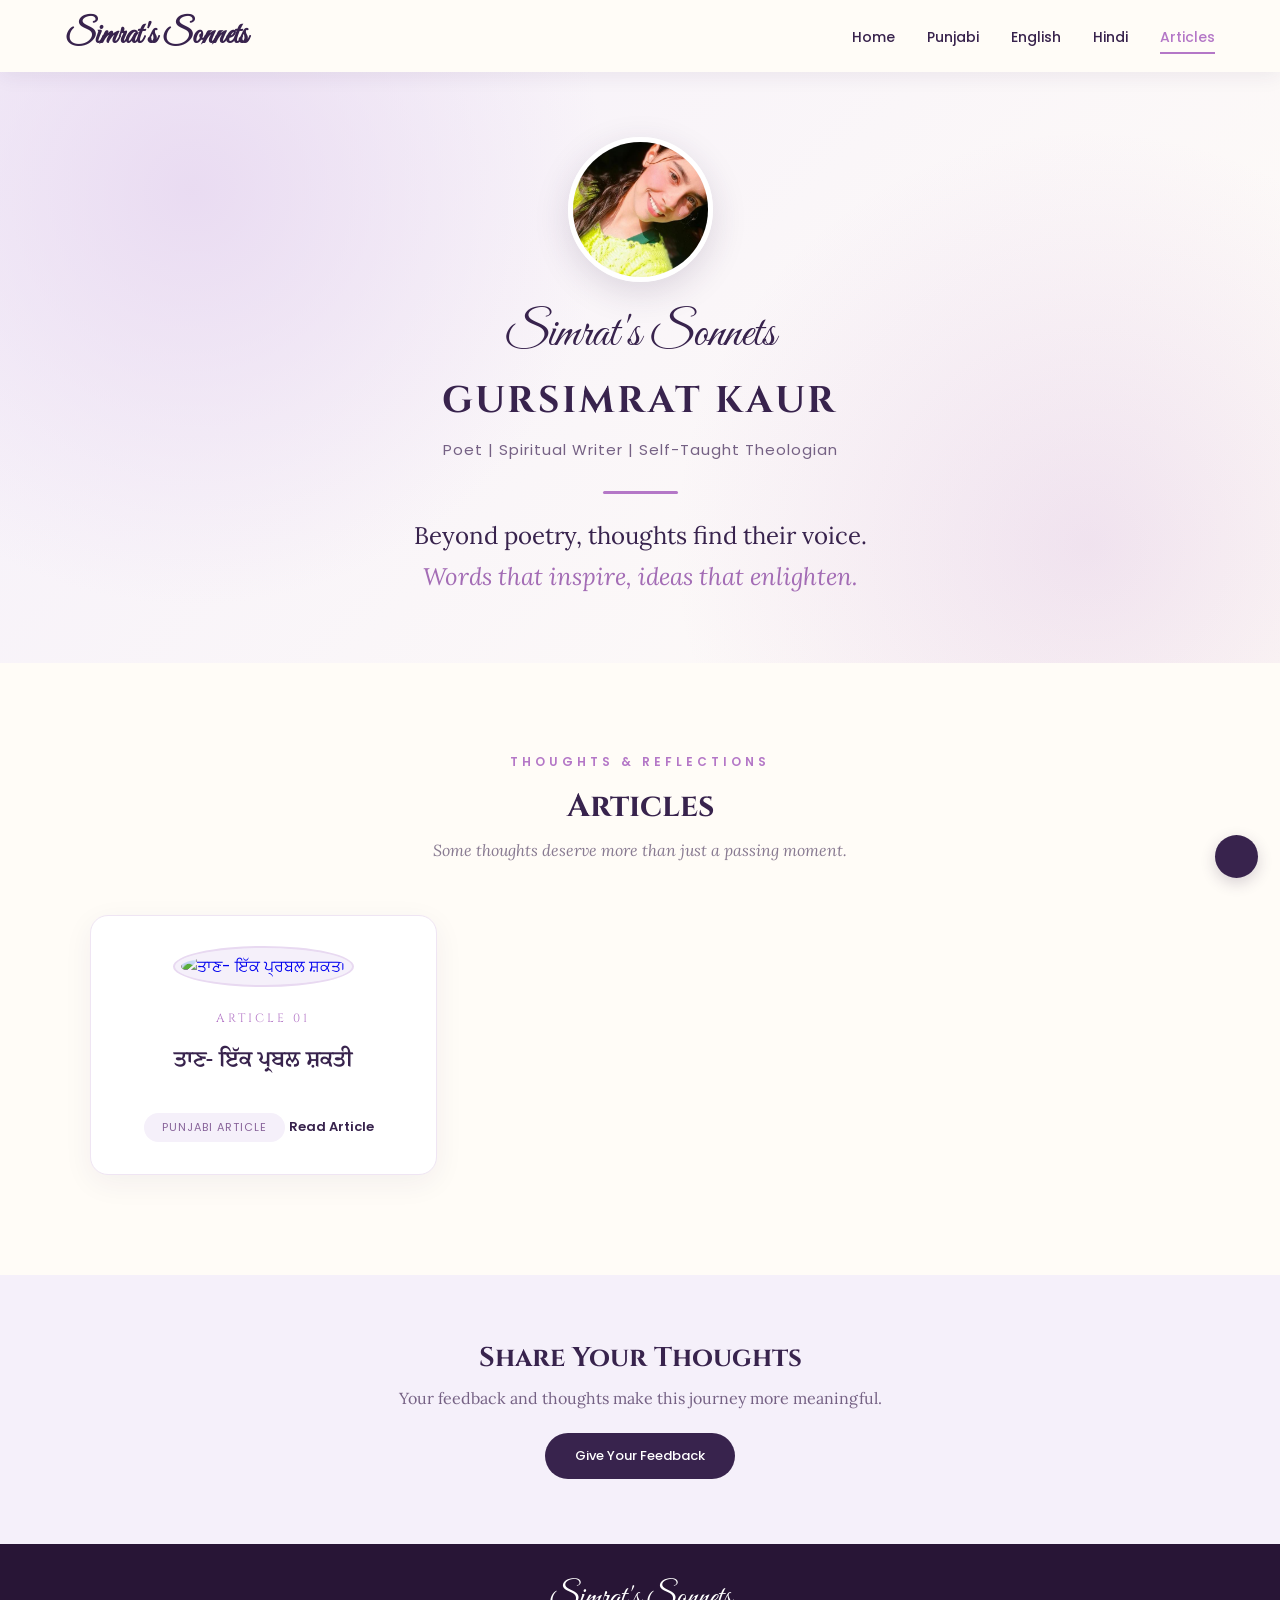
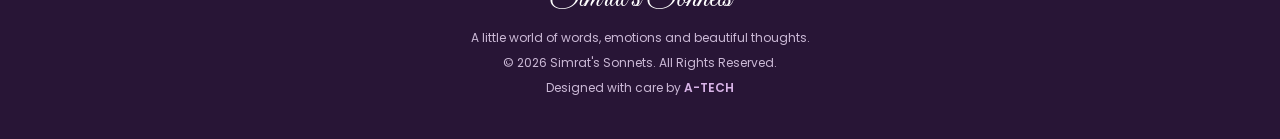
==== article.html @ 599e9cdf "new" ====
<!DOCTYPE html>
<html lang="en">

<head>
  <meta charset="UTF-8">
  <meta name="viewport" content="width=device-width, initial-scale=1.0">

  <title>Articles | Simrat's Sonnets</title>
  <meta name="description" content="Read thoughtful articles and reflections by Gursimrat Kaur at Simrat's Sonnets.">
  <meta name="theme-color" content="#38234D">

  <link rel="icon" href="https://i.pinimg.com/originals/25/29/c6/2529c62e987d4b7c11553ea92c3cc66e.png">

  <link href="https://fonts.googleapis.com/css2?family=Cinzel:wght@400;500;600;700&family=Great+Vibes&family=Lora:ital,wght@0,400;0,500;0,600;1,400&family=Noto+Serif+Gurmukhi:wght@400;500;600;700&family=Poppins:wght@300;400;500;600;700&display=swap" rel="stylesheet">

  <link rel="stylesheet" href="assets/vendor/bootstrap-icons/bootstrap-icons.css">

  <style>
    :root {
      --cream: #FFFCF7;
      --plum: #38234D;
      --deep-plum: #281536;
      --lavender: #E8D9F1;
      --soft-lavender: #F5F0FA;
      --purple: #B477C7;
      --text: #51445A;
      --white: #FFFFFF;
    }

    * {
      margin: 0;
      padding: 0;
      box-sizing: border-box;
    }

    html {
      scroll-behavior: smooth;
    }

    body {
      background: var(--cream);
      color: var(--text);
      font-family: 'Poppins', sans-serif;
      overflow-x: hidden;
    }

    a {
      text-decoration: none;
    }

    /* Navbar */
    .navbar {
      width: 100%;
      position: sticky;
      top: 0;
      z-index: 1000;
      background: rgba(255, 252, 247, 0.94);
      backdrop-filter: blur(14px);
      box-shadow: 0 3px 20px rgba(56, 35, 77, 0.08);
    }

    .nav-container {
      max-width: 1200px;
      margin: auto;
      padding: 16px 25px;
      display: flex;
      align-items: center;
      justify-content: space-between;
    }

    .brand {
      font-family: 'Great Vibes', cursive;
      color: var(--plum);
      font-size: 32px;
      font-weight: bold;
    }

    .nav-links {
      display: flex;
      align-items: center;
      gap: 32px;
      list-style: none;
    }

    .nav-links a {
      color: var(--plum);
      font-size: 14px;
      font-weight: 500;
      transition: 0.3s;
      position: relative;
    }

    .nav-links a:hover,
    .nav-links a.active {
      color: var(--purple);
    }

    .nav-links a.active::after {
      content: "";
      position: absolute;
      width: 100%;
      height: 2px;
      background: var(--purple);
      left: 0;
      bottom: -7px;
    }

    .menu-toggle {
      display: none;
      font-size: 27px;
      color: var(--plum);
      cursor: pointer;
    }

    /* Hero */
    .hero {
      min-height: 570px;
      padding: 65px 20px;
      display: flex;
      align-items: center;
      justify-content: center;
      text-align: center;
      background:
        radial-gradient(circle at 15% 20%, rgba(232, 217, 241, 0.9), transparent 35%),
        radial-gradient(circle at 85% 80%, rgba(180, 119, 199, 0.18), transparent 35%),
        linear-gradient(135deg, #F5F0FA, #FFFCF7);
    }

    .hero-content {
      max-width: 850px;
      animation: fadeUp 1s ease;
    }

    .hero-logo {
      width: 145px;
      height: 145px;
      object-fit: cover;
      border-radius: 50%;
      border: 5px solid white;
      box-shadow: 0 10px 35px rgba(56, 35, 77, 0.15);
      margin-bottom: 15px;
    }

    .hero-brand {
      font-family: 'Great Vibes', cursive;
      color: var(--plum);
      font-size: 48px;
      margin-bottom: 12px;
    }

    .hero h1 {
      font-family: 'Cinzel', serif;
      color: var(--plum);
      font-size: 37px;
      letter-spacing: 3px;
      margin-bottom: 12px;
    }

    .hero-subtitle {
      color: #756184;
      font-size: 15px;
      letter-spacing: 1px;
      margin-bottom: 30px;
    }

    .hero-line {
      width: 75px;
      height: 3px;
      background: var(--purple);
      margin: 22px auto;
      border-radius: 5px;
    }

    .hero-description {
      font-family: 'Lora', serif;
      font-size: 24px;
      line-height: 1.7;
      color: var(--plum);
    }

    .hero-description span {
      color: #A36CB5;
      font-style: italic;
    }

    /* Articles Section */
    .articles-section {
      padding: 85px 20px 100px;
    }

    .section-heading {
      text-align: center;
      margin-bottom: 55px;
    }

    .small-heading {
      color: var(--purple);
      text-transform: uppercase;
      font-size: 12px;
      letter-spacing: 4px;
      font-weight: 600;
    }

    .section-heading h2 {
      color: var(--plum);
      font-family: 'Cinzel', serif;
      font-size: 32px;
      margin: 12px 0;
    }

    .section-heading p {
      font-family: 'Lora', serif;
      font-style: italic;
      font-size: 16px;
      color: #887A91;
    }

    .articles-grid {
      max-width: 1100px;
      margin: auto;
      display: grid;
      grid-template-columns: repeat(3, 1fr);
      gap: 30px;
    }

    .article-card {
      background: var(--white);
      border-radius: 18px;
      overflow: hidden;
      text-align: center;
      padding: 30px 24px 32px;
      border: 1px solid #EFE5F3;
      box-shadow: 0 8px 30px rgba(56, 35, 77, 0.06);
      transition: all 0.35s ease;
      position: relative;
    }

    .article-card:hover {
      transform: translateY(-10px);
      box-shadow: 0 18px 40px rgba(56, 35, 77, 0.13);
      border-color: var(--lavender);
    }

    .article-image-link {
      display: inline-block;
      margin-bottom: 23px;
    }

    .article-image {
      width: 135px;
      height: 135px;
      object-fit: cover;
      border-radius: 50%;
      padding: 6px;
      background: var(--soft-lavender);
      border: 2px solid var(--lavender);
      transition: 0.4s;
    }

    .article-card:hover .article-image {
      transform: scale(1.06) rotate(4deg);
      border-color: var(--purple);
    }

    .article-number {
      display: block;
      font-family: 'Cinzel', serif;
      font-size: 12px;
      letter-spacing: 3px;
      color: var(--purple);
      margin-bottom: 14px;
    }

    .article-card h3 {
      font-family: 'Noto Serif Gurmukhi', serif;
      font-size: 22px;
      line-height: 1.8;
      font-weight: 600;
      color: var(--plum);
      margin-bottom: 15px;
    }

    .article-type {
      display: inline-block;
      background: var(--soft-lavender);
      color: #88649A;
      padding: 6px 18px;
      border-radius: 30px;
      font-size: 11px;
      letter-spacing: 1px;
      text-transform: uppercase;
    }

    .read-article {
      display: inline-flex;
      align-items: center;
      gap: 8px;
      margin-top: 23px;
      color: var(--plum);
      font-size: 13px;
      font-weight: 600;
      transition: 0.3s;
    }

    .read-article:hover {
      color: var(--purple);
      gap: 13px;
    }

    /* Feedback */
    .feedback-section {
      padding: 65px 20px;
      background: var(--soft-lavender);
      text-align: center;
    }

    .feedback-section h2 {
      font-family: 'Cinzel', serif;
      font-size: 27px;
      color: var(--plum);
      margin-bottom: 12px;
    }

    .feedback-section p {
      font-family: 'Lora', serif;
      color: #756184;
      margin-bottom: 25px;
    }

    .feedback-btn {
      display: inline-block;
      padding: 13px 30px;
      border-radius: 30px;
      color: white;
      background: var(--plum);
      font-size: 13px;
      font-weight: 500;
      transition: 0.3s;
    }

    .feedback-btn:hover {
      background: var(--purple);
      transform: translateY(-3px);
      color: white;
    }

    /* Footer */
    footer {
      background: var(--deep-plum);
      color: #E8D9F1;
      text-align: center;
      padding: 35px 20px;
    }

    .footer-brand {
      font-family: 'Great Vibes', cursive;
      font-size: 32px;
      color: white;
      margin-bottom: 10px;
    }

    footer p {
      font-size: 12px;
      color: #CBB9D6;
      margin: 7px 0;
    }

    footer a {
      color: #D9B4E8;
      font-weight: 600;
    }

    footer a:hover {
      color: white;
    }

    /* Back to Top */
    .back-top {
      position: fixed;
      bottom: 22px;
      right: 22px;
      width: 43px;
      height: 43px;
      border-radius: 50%;
      background: var(--plum);
      color: white;
      display: flex;
      justify-content: center;
      align-items: center;
      font-size: 21px;
      box-shadow: 0 5px 15px rgba(56, 35, 77, 0.2);
      z-index: 500;
      transition: 0.3s;
    }

    .back-top:hover {
      background: var(--purple);
      color: white;
      transform: translateY(-4px);
    }

    /* Animations */
    @keyframes fadeUp {
      from {
        opacity: 0;
        transform: translateY(25px);
      }

      to {
        opacity: 1;
        transform: translateY(0);
      }
    }

    .reveal {
      opacity: 0;
      transform: translateY(25px);
      transition: all 0.7s ease;
    }

    .reveal.visible {
      opacity: 1;
      transform: translateY(0);
    }

    /* Responsive */
    @media (max-width: 768px) {
      .nav-container {
        padding: 13px 20px;
      }

      .brand {
        font-size: 28px;
      }

      .menu-toggle {
        display: block;
      }

      .nav-links {
        display: none;
        position: absolute;
        top: 100%;
        left: 0;
        width: 100%;
        padding: 20px;
        background: var(--cream);
        flex-direction: column;
        gap: 23px;
        box-shadow: 0 10px 20px rgba(56, 35, 77, 0.08);
      }

      .nav-links.show {
        display: flex;
      }

      .hero {
        min-height: 520px;
        padding: 55px 18px;
      }

      .hero-logo {
        width: 120px;
        height: 120px;
      }

      .hero-brand {
        font-size: 39px;
      }

      .hero h1 {
        font-size: 27px;
        letter-spacing: 2px;
      }

      .hero-description {
        font-size: 20px;
      }

      .articles-section {
        padding: 65px 18px;
      }

      .articles-grid {
        grid-template-columns: 1fr;
        max-width: 420px;
        gap: 22px;
      }

      .section-heading h2 {
        font-size: 25px;
      }

      .article-card h3 {
        font-size: 20px;
      }
    }

    @media (min-width: 769px) and (max-width: 1000px) {
      .articles-grid {
        grid-template-columns: repeat(2, 1fr);
      }
    }

    @media (prefers-reduced-motion: reduce) {
      *, *::before, *::after {
        scroll-behavior: auto !important;
        animation-duration: 0.01ms !important;
        transition-duration: 0.01ms !important;
      }
    }
  </style>
</head>

<body>

  <!-- Navbar -->
  <nav class="navbar">
    <div class="nav-container">

      <a href="index.html" class="brand">Simrat's Sonnets</a>

      <div class="menu-toggle" id="menuToggle"
           aria-label="Open navigation" aria-expanded="false">
        <i class="bi bi-list"></i>
      </div>

      <ul class="nav-links" id="navLinks">
        <li><a href="index.html">Home</a></li>
        <li><a href="poetics.html">Punjabi</a></li>
        <li><a href="poetics-eng.html">English</a></li>
        <li><a href="poetics-hin.html">Hindi</a></li>
        <li><a href="article.html" class="active">Articles</a></li>
      </ul>

    </div>
  </nav>

  <!-- Hero -->
  <section class="hero">
    <div class="hero-content">

      <img src="logo2.jpg" alt="Simrat's Sonnets Logo" class="hero-logo">

      <div class="hero-brand">Simrat's Sonnets</div>

      <h1>GURSIMRAT KAUR</h1>

      <p class="hero-subtitle">
        Poet | Spiritual Writer | Self-Taught Theologian
      </p>

      <div class="hero-line"></div>

      <p class="hero-description">
        Beyond poetry, thoughts find their voice.
        <br>
        <span>Words that inspire, ideas that enlighten.</span>
      </p>

    </div>
  </section>

  <!-- Articles Section -->
  <main>

    <section class="articles-section">

      <div class="section-heading reveal">
        <span class="small-heading">Thoughts & Reflections</span>
        <h2>Articles</h2>
        <p>Some thoughts deserve more than just a passing moment.</p>
      </div>

      <div class="articles-grid">

        <!-- Article 1 -->
        <article class="article-card reveal">

          <a href="article/a1.html" class="article-image-link">
            <img src="logo.png"
                 alt="ਤਾਣ- ਇੱਕ ਪ੍ਰਬਲ ਸ਼ਕਤੀ"
                 class="article-image">
          </a>

          <span class="article-number">ARTICLE 01</span>

          <h3>ਤਾਣ- ਇੱਕ ਪ੍ਰਬਲ ਸ਼ਕਤੀ</h3>

          <span class="article-type">Punjabi Article</span>

          <a href="article/a1.html" class="read-article">
            Read Article <i class="bi bi-arrow-right"></i>
          </a>

        </article>

      </div>

    </section>

    <!-- Feedback -->
    <section class="feedback-section">

      <h2>Share Your Thoughts</h2>

      <p>Your feedback and thoughts make this journey more meaningful.</p>

      <a href="feedback.html" class="feedback-btn">
        Give Your Feedback <i class="bi bi-heart"></i>
      </a>

    </section>

  </main>

  <!-- Footer -->
  <footer>

    <div class="footer-brand">Simrat's Sonnets</div>

    <p>
      A little world of words, emotions and beautiful thoughts.
    </p>

    <p>
      &copy; <span id="year"></span> Simrat's Sonnets. All Rights Reserved.
    </p>

    <p>
      Designed with care by
      <a href="https://atech.amandeepsingh.online"
         target="_blank" rel="noopener noreferrer">A-TECH</a>
    </p>

  </footer>

  <!-- Back to Top -->
  <a href="#" class="back-top" aria-label="Back to top">
    <i class="bi bi-arrow-up"></i>
  </a>

  <script>
    // Mobile Navigation
    const menuToggle = document.getElementById("menuToggle");
    const navLinks = document.getElementById("navLinks");

    menuToggle.addEventListener("click", function () {
      navLinks.classList.toggle("show");

      const isOpen = navLinks.classList.contains("show");

      menuToggle.setAttribute("aria-expanded", isOpen);

      menuToggle.innerHTML = isOpen
        ? '<i class="bi bi-x-lg"></i>'
        : '<i class="bi bi-list"></i>';
    });

    // Close menu after selecting a page
    document.querySelectorAll(".nav-links a").forEach(function (link) {
      link.addEventListener("click", function () {
        navLinks.classList.remove("show");
        menuToggle.setAttribute("aria-expanded", "false");
        menuToggle.innerHTML = '<i class="bi bi-list"></i>';
      });
    });

    // Dynamic copyright year
    document.getElementById("year").textContent =
      new Date().getFullYear();

    // Scroll Reveal Animation
    const revealElements = document.querySelectorAll(".reveal");

    if ("IntersectionObserver" in window) {

      const observer = new IntersectionObserver(function (entries) {

        entries.forEach(function (entry) {

          if (entry.isIntersecting) {
            entry.target.classList.add("visible");
            observer.unobserve(entry.target);
          }

        });

      }, { threshold: 0.12 });

      revealElements.forEach(function (element) {
        observer.observe(element);
      });

    } else {

      revealElements.forEach(function (element) {
        element.classList.add("visible");
      });

    }
  </script>

</body>
</html>
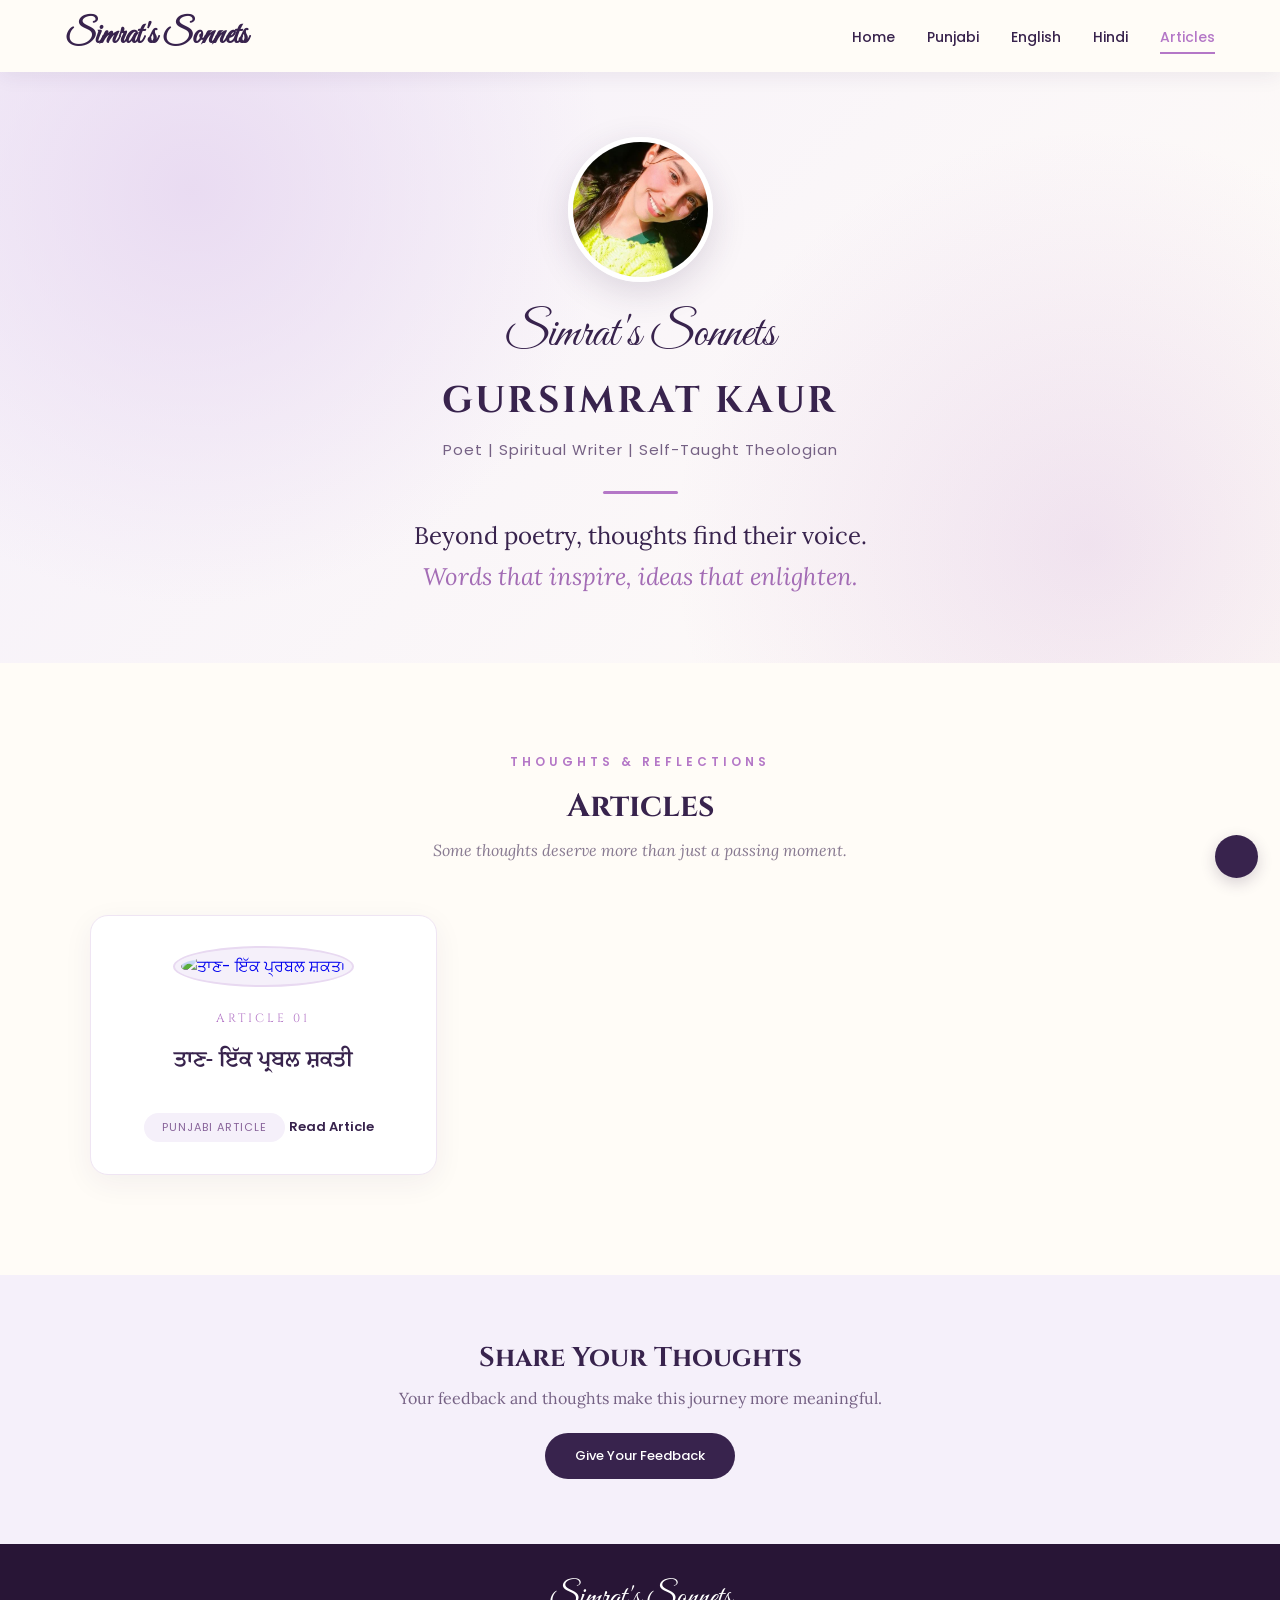
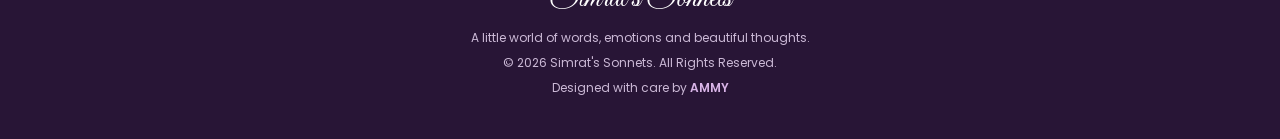
==== commit e9ac2388: "FOOTER" ====
--- a/article.html
+++ b/article.html
@@ -630,8 +630,8 @@
 
     <p>
       Designed with care by
-      <a href="https://atech.amandeepsingh.online"
-         target="_blank" rel="noopener noreferrer">A-TECH</a>
+           <a href="https://amandeepmajithia.netlify.app/" target="_blank">AMMY</a>
+
     </p>
 
   </footer>
